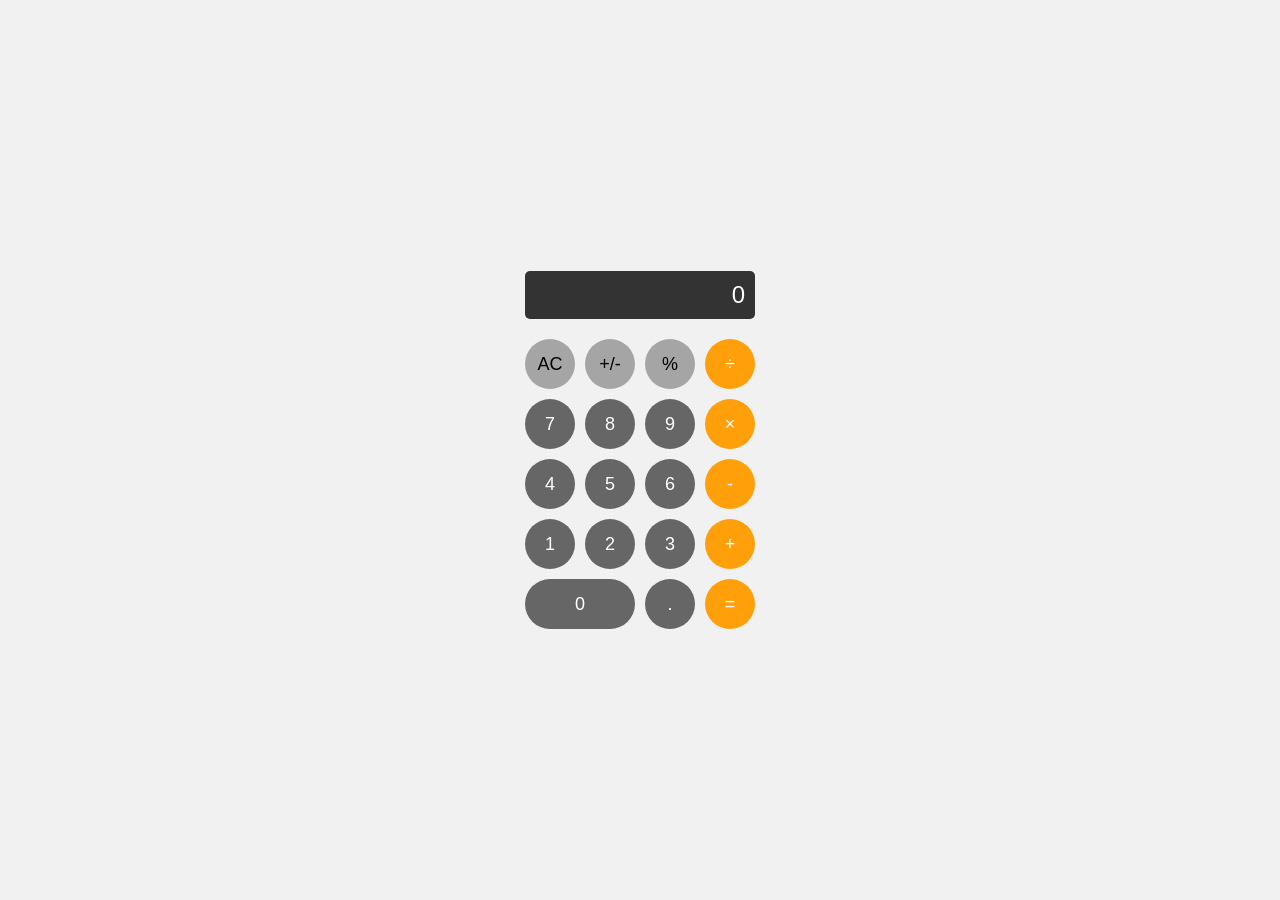
==== calculator.html @ 17e4d4bd "Implement macOS look-alike webpage with window management and standalone app pages. - Created a main" ====
<!DOCTYPE html>
<html lang="en">
<head>
    <meta charset="UTF-8">
    <meta name="viewport" content="width=device-width, initial-scale=1.0">
    <title>Calculator - macOS Mockup</title>
    <link rel="stylesheet" href="style.css">
</head>
<body style="background: #f1f1f1; display: flex; justify-content: center; align-items: center; height: 100vh;">
    <div class="calc-layout" id="standalone-calc">
        <div class="calc-display" id="calc-display">0</div>
        <button class="calc-btn gray">AC</button>
        <button class="calc-btn gray">+/-</button>
        <button class="calc-btn gray">%</button>
        <button class="calc-btn orange">÷</button>
        <button class="calc-btn">7</button>
        <button class="calc-btn">8</button>
        <button class="calc-btn">9</button>
        <button class="calc-btn orange">×</button>
        <button class="calc-btn">4</button>
        <button class="calc-btn">5</button>
        <button class="calc-btn">6</button>
        <button class="calc-btn orange">-</button>
        <button class="calc-btn">1</button>
        <button class="calc-btn">2</button>
        <button class="calc-btn">3</button>
        <button class="calc-btn orange">+</button>
        <button class="calc-btn" style="grid-column: span 2; width: 110px; border-radius: 25px;">0</button>
        <button class="calc-btn">.</button>
        <button class="calc-btn orange">=</button>
    </div>
    <script>
        // Simple standalone logic for demo
        const display = document.getElementById('calc-display');
        const buttons = document.querySelectorAll('.calc-btn');
        let currentInput = '';
        let operator = null;
        let previousInput = '';

        buttons.forEach(btn => {
            btn.addEventListener('click', () => {
                const value = btn.textContent;
                if (!isNaN(value) || value === '.') {
                    currentInput += value;
                    display.textContent = currentInput;
                } else if (value === 'AC') {
                    currentInput = ''; previousInput = ''; operator = null;
                    display.textContent = '0';
                } else if (['+', '-', '×', '÷'].includes(value)) {
                    operator = value; previousInput = currentInput; currentInput = '';
                } else if (value === '=') {
                    if (operator && previousInput && currentInput) {
                        const prev = parseFloat(previousInput);
                        const current = parseFloat(currentInput);
                        let result;
                        switch(operator) {
                            case '+': result = prev + current; break;
                            case '-': result = prev - current; break;
                            case '×': result = prev * current; break;
                            case '÷': result = prev / current; break;
                        }
                        display.textContent = result;
                        currentInput = result.toString();
                        operator = null;
                    }
                }
            });
        });
    </script>
</body>
</html>
---- style.css ----
* {
    margin: 0;
    padding: 0;
    box-sizing: border-box;
}

body, html {
    height: 100%;
    overflow: hidden;
    font-family: -apple-system, BlinkMacSystemFont, "Segoe UI", Roboto, Helvetica, Arial, sans-serif;
}

#desktop {
    width: 100%;
    height: 100%;
    background: url('https://images.unsplash.com/photo-1611931981382-386e78af05ef?auto=format&fit=crop&q=80&w=2000') no-repeat center center fixed;
    background-size: cover;
    position: relative;
    display: flex;
    flex-direction: column;
}

#menu-bar {
    height: 25px;
    background: rgba(255, 255, 255, 0.3);
    backdrop-filter: blur(10px);
    display: flex;
    justify-content: space-between;
    align-items: center;
    padding: 0 15px;
    font-size: 13px;
    color: #fff;
    user-select: none;
    z-index: 1000;
}

.menu-left, .menu-right {
    display: flex;
    align-items: center;
    gap: 15px;
}

.apple-logo {
    font-size: 18px;
    font-weight: bold;
}

.app-name {
    font-weight: bold;
}

.menu-item, .status-item {
    cursor: default;
}

#window-container {
    flex-grow: 1;
    position: relative;
    padding-top: 25px;
}

#dock-container {
    height: 80px;
    display: flex;
    justify-content: center;
    align-items: flex-end;
    padding-bottom: 10px;
    pointer-events: none;
    z-index: 1000;
}

#dock {
    background: rgba(255, 255, 255, 0.2);
    backdrop-filter: blur(15px);
    border: 1px solid rgba(255, 255, 255, 0.2);
    border-radius: 20px;
    display: flex;
    padding: 10px;
    gap: 10px;
    pointer-events: auto;
    transition: all 0.3s ease;
}

.dock-item {
    width: 50px;
    height: 50px;
    background: rgba(255, 255, 255, 0.4);
    border-radius: 12px;
    display: flex;
    justify-content: center;
    align-items: center;
    cursor: pointer;
    transition: transform 0.2s cubic-bezier(0.175, 0.885, 0.32, 1.275);
}

.dock-item:hover {
    transform: scale(1.5) translateY(-15px);
}

.icon-placeholder {
    font-size: 24px;
    color: #333;
}

/* Window Styles */
.window {
    position: absolute;
    min-width: 400px;
    min-height: 300px;
    background: rgba(255, 255, 255, 0.9);
    backdrop-filter: blur(20px);
    border-radius: 12px;
    box-shadow: 0 30px 60px rgba(0,0,0,0.4);
    overflow: hidden;
    display: flex;
    flex-direction: column;
    z-index: 10;
    border: 1px solid rgba(255, 255, 255, 0.3);
}

.window-header {
    height: 38px;
    background: rgba(246, 246, 246, 0.5);
    display: flex;
    align-items: center;
    padding: 0 12px;
    cursor: default;
    user-select: none;
    border-bottom: 1px solid rgba(0, 0, 0, 0.1);
}

.traffic-lights {
    display: flex;
    gap: 8px;
}

.traffic-light {
    width: 12px;
    height: 12px;
    border-radius: 50%;
}

.close { background: #ff5f56; border: 0.5px solid #e0443e; }
.minimize { background: #ffbd2e; border: 0.5px solid #dea123; }
.maximize { background: #27c93f; border: 0.5px solid #1aab29; }

.window-title {
    flex-grow: 1;
    text-align: center;
    font-size: 13px;
    font-weight: 500;
    color: #555;
}

.window-content {
    flex-grow: 1;
    padding: 20px;
    overflow: auto;
}

/* App-Specific Styles */

/* Finder */
.finder-layout {
    display: flex;
    height: 100%;
}
.sidebar {
    width: 150px;
    border-right: 1px solid #ddd;
    padding: 10px;
    font-size: 13px;
    color: #555;
}
.folder-list {
    list-style: none;
}
.folder-item {
    padding: 5px 10px;
    border-radius: 5px;
    cursor: default;
}
.folder-item.active {
    background: #e0e0e0;
}
.file-grid {
    flex-grow: 1;
    padding: 20px;
    display: grid;
    grid-template-columns: repeat(auto-fill, minmax(80px, 1fr));
    gap: 20px;
}
.file-item {
    display: flex;
    flex-direction: column;
    align-items: center;
    gap: 5px;
    font-size: 12px;
}
.file-icon {
    width: 50px;
    height: 50px;
    background: #eee;
    border-radius: 5px;
}

/* Safari */
.safari-layout {
    display: flex;
    flex-direction: column;
    height: 100%;
}
.address-bar {
    padding: 10px;
    background: #f1f1f1;
    display: flex;
    gap: 10px;
}
.address-bar input {
    flex-grow: 1;
    border-radius: 5px;
    border: 1px solid #ccc;
    padding: 2px 10px;
    font-size: 13px;
}
.safari-content {
    flex-grow: 1;
    background: white;
    border-top: 1px solid #ddd;
    display: flex;
    justify-content: center;
    align-items: center;
}

/* Notes */
.notes-layout {
    height: 100%;
}
.notes-layout textarea {
    width: 100%;
    height: 100%;
    border: none;
    resize: none;
    outline: none;
    font-size: 14px;
    line-height: 1.5;
}

/* Calculator */
.calc-layout {
    display: grid;
    grid-template-columns: repeat(4, 1fr);
    gap: 10px;
    max-width: 250px;
    margin: 0 auto;
}
.calc-display {
    grid-column: span 4;
    background: #333;
    color: white;
    text-align: right;
    padding: 10px;
    font-size: 24px;
    border-radius: 5px;
    margin-bottom: 10px;
}
.calc-btn {
    background: #666;
    color: white;
    border: none;
    border-radius: 50%;
    width: 50px;
    height: 50px;
    font-size: 18px;
    cursor: pointer;
}
.calc-btn.orange { background: #ff9f0a; }
.calc-btn.gray { background: #a5a5a5; color: black; }

/* Settings */
.settings-layout {
    font-size: 14px;
}
.settings-row {
    display: flex;
    justify-content: space-between;
    padding: 10px 0;
    border-bottom: 1px solid #eee;
}
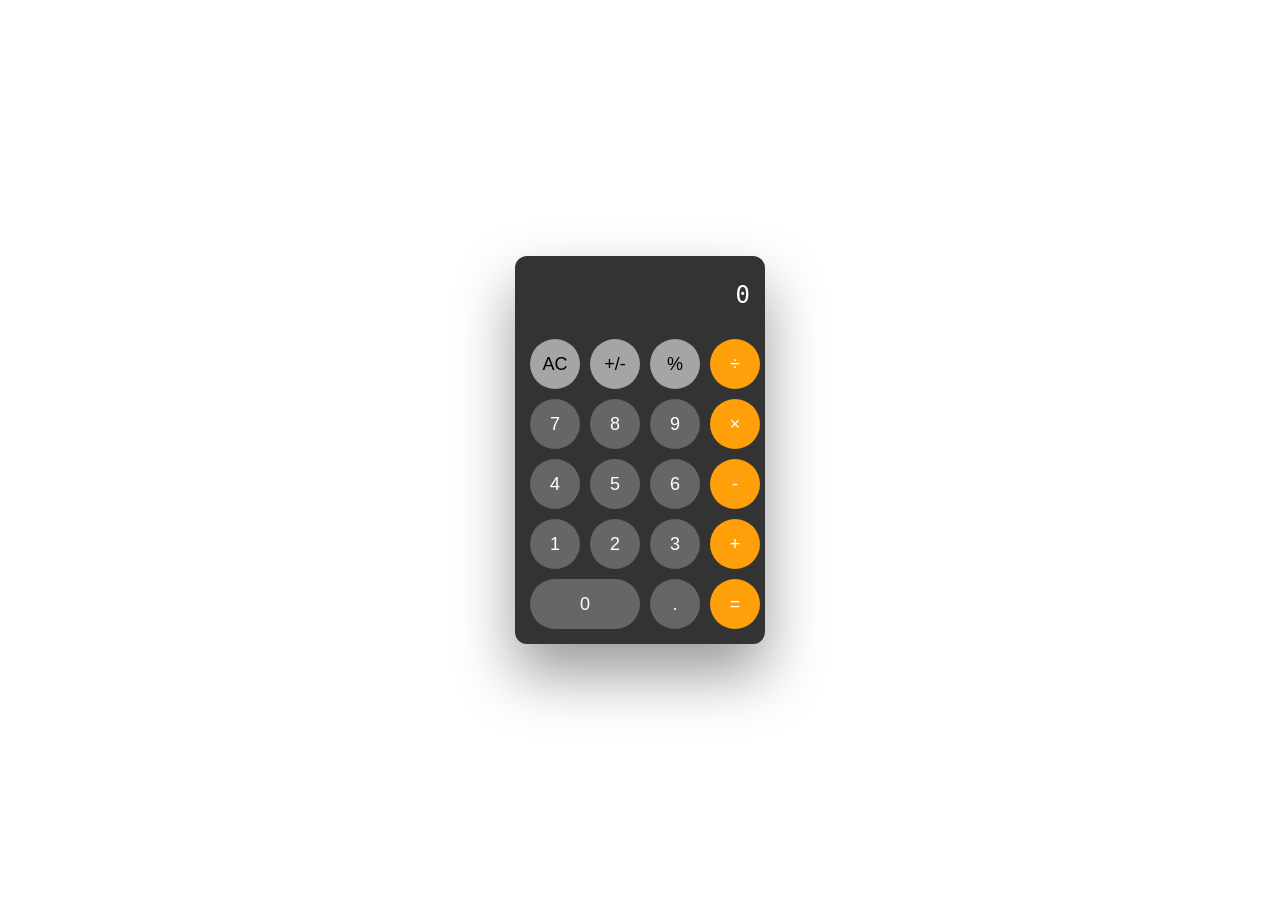
==== commit 8f2e715b: "feat: implement interactive macOS-inspired web experience - Created a high-fidelity macOS clone with" ====
--- a/calculator.html
+++ b/calculator.html
@@ -5,8 +5,12 @@
     <meta name="viewport" content="width=device-width, initial-scale=1.0">
     <title>Calculator - macOS Mockup</title>
     <link rel="stylesheet" href="style.css">
+    <style>
+        body { background: var(--bg-color); color: var(--text-color); display: flex; justify-content: center; align-items: center; height: 100vh; margin: 0; }
+        .calc-layout { background: #333; padding: 15px; border-radius: 12px; box-shadow: var(--window-shadow); }
+    </style>
 </head>
-<body style="background: #f1f1f1; display: flex; justify-content: center; align-items: center; height: 100vh;">
+<body>
     <div class="calc-layout" id="standalone-calc">
         <div class="calc-display" id="calc-display">0</div>
         <button class="calc-btn gray">AC</button>
@@ -30,7 +34,6 @@
         <button class="calc-btn orange">=</button>
     </div>
     <script>
-        // Simple standalone logic for demo
         const display = document.getElementById('calc-display');
         const buttons = document.querySelectorAll('.calc-btn');
         let currentInput = '';
--- a/style.css
+++ b/style.css
@@ -1,3 +1,29 @@
+:root {
+    --bg-color: rgba(255, 255, 255, 0.9);
+    --header-bg: rgba(246, 246, 246, 0.5);
+    --text-color: #333;
+    --window-shadow: 0 30px 60px rgba(0,0,0,0.4);
+    --border-color: rgba(0, 0, 0, 0.1);
+    --menu-bg: rgba(255, 255, 255, 0.3);
+    --dock-bg: rgba(255, 255, 255, 0.25);
+    --input-bg: white;
+    --sidebar-bg: #f1f1f1;
+    --sidebar-border: #ddd;
+}
+
+body.dark-mode {
+    --bg-color: rgba(30, 30, 30, 0.85);
+    --header-bg: rgba(45, 45, 45, 0.5);
+    --text-color: #ddd;
+    --window-shadow: 0 30px 60px rgba(0,0,0,0.6);
+    --border-color: rgba(255, 255, 255, 0.1);
+    --menu-bg: rgba(0, 0, 0, 0.3);
+    --dock-bg: rgba(0, 0, 0, 0.25);
+    --input-bg: #333;
+    --sidebar-bg: #2d2d2d;
+    --sidebar-border: #444;
+}
+
 * {
     margin: 0;
     padding: 0;
@@ -8,12 +34,97 @@
     height: 100%;
     overflow: hidden;
     font-family: -apple-system, BlinkMacSystemFont, "Segoe UI", Roboto, Helvetica, Arial, sans-serif;
+    color: var(--text-color);
+}
+
+#login-screen {
+    width: 100%;
+    height: 100%;
+    background: linear-gradient(rgba(0,0,0,0.3), rgba(0,0,0,0.3)), linear-gradient(45deg, #1e3c72 0%, #2a5298 100%), url('https://images.unsplash.com/photo-1611931981382-386e78af05ef?auto=format&fit=crop&q=80&w=2000') no-repeat center center fixed;
+    background-size: cover;
+    display: flex;
+    justify-content: center;
+    align-items: center;
+    position: fixed;
+    top: 0;
+    left: 0;
+    z-index: 2000;
+    transition: opacity 0.5s ease;
+}
+
+.login-content {
+    text-align: center;
+    color: white;
+}
+
+.user-avatar {
+    width: 100px;
+    height: 100px;
+    background: rgba(255,255,255,0.2);
+    border-radius: 50%;
+    margin: 0 auto 20px;
+    display: flex;
+    justify-content: center;
+    align-items: center;
+    font-size: 50px;
+    backdrop-filter: blur(10px);
+}
+
+.user-name {
+    font-size: 24px;
+    font-weight: 500;
+    margin-bottom: 20px;
+}
+
+.password-field {
+    background: rgba(255,255,255,0.2);
+    border-radius: 20px;
+    padding: 5px 15px;
+    display: flex;
+    align-items: center;
+    backdrop-filter: blur(10px);
+    width: 250px;
+    margin: 0 auto;
+}
+
+.password-field input {
+    background: transparent;
+    border: none;
+    color: white;
+    padding: 5px;
+    flex-grow: 1;
+    outline: none;
+}
+
+.password-field input::placeholder {
+    color: rgba(255,255,255,0.6);
+}
+
+.password-field button {
+    background: rgba(255,255,255,0.3);
+    border: none;
+    border-radius: 50%;
+    width: 25px;
+    height: 25px;
+    color: white;
+    cursor: pointer;
+}
+
+.login-footer {
+    position: absolute;
+    bottom: 50px;
+    left: 0;
+    right: 0;
+    display: flex;
+    justify-content: center;
+    gap: 40px;
+    font-size: 14px;
 }
 
 #desktop {
     width: 100%;
     height: 100%;
-    background: url('https://images.unsplash.com/photo-1611931981382-386e78af05ef?auto=format&fit=crop&q=80&w=2000') no-repeat center center fixed;
+    background: linear-gradient(45deg, #1e3c72 0%, #2a5298 100%), url('https://images.unsplash.com/photo-1611931981382-386e78af05ef?auto=format&fit=crop&q=80&w=2000') no-repeat center center fixed;
     background-size: cover;
     position: relative;
     display: flex;
@@ -22,7 +133,7 @@
 
 #menu-bar {
     height: 25px;
-    background: rgba(255, 255, 255, 0.3);
+    background: var(--menu-bg);
     backdrop-filter: blur(10px);
     display: flex;
     justify-content: space-between;
@@ -59,6 +170,32 @@
     padding-top: 25px;
 }
 
+#desktop-icons {
+    position: absolute;
+    top: 20px;
+    right: 20px;
+    display: flex;
+    flex-direction: column;
+    gap: 20px;
+    align-items: center;
+}
+
+.desktop-icon {
+    display: flex;
+    flex-direction: column;
+    align-items: center;
+    color: white;
+    text-shadow: 0 1px 2px rgba(0,0,0,0.8);
+    font-size: 12px;
+    cursor: pointer;
+    width: 80px;
+}
+
+.icon-box {
+    font-size: 40px;
+    margin-bottom: 5px;
+}
+
 #dock-container {
     height: 80px;
     display: flex;
@@ -70,15 +207,16 @@
 }
 
 #dock {
-    background: rgba(255, 255, 255, 0.2);
-    backdrop-filter: blur(15px);
-    border: 1px solid rgba(255, 255, 255, 0.2);
-    border-radius: 20px;
-    display: flex;
-    padding: 10px;
-    gap: 10px;
+    background: var(--dock-bg);
+    backdrop-filter: blur(25px);
+    border: 1px solid rgba(255, 255, 255, 0.3);
+    border-radius: 24px;
+    display: flex;
+    padding: 8px;
+    gap: 12px;
     pointer-events: auto;
-    transition: all 0.3s ease;
+    transition: all 0.3s cubic-bezier(0.25, 1, 0.5, 1);
+    box-shadow: 0 10px 30px rgba(0,0,0,0.2);
 }
 
 .dock-item {
@@ -91,15 +229,128 @@
     align-items: center;
     cursor: pointer;
     transition: transform 0.2s cubic-bezier(0.175, 0.885, 0.32, 1.275);
+    position: relative;
 }
 
 .dock-item:hover {
     transform: scale(1.5) translateY(-15px);
+}
+
+.dock-item.running::after {
+    content: '';
+    position: absolute;
+    bottom: -6px;
+    left: 50%;
+    transform: translateX(-50%);
+    width: 4px;
+    height: 4px;
+    background: white;
+    border-radius: 50%;
 }
 
 .icon-placeholder {
     font-size: 24px;
     color: #333;
+}
+
+.dock-divider {
+    width: 1px;
+    height: 40px;
+    background: rgba(255,255,255,0.2);
+    align-self: center;
+}
+
+/* Spotlight Search */
+#spotlight-overlay {
+    position: fixed;
+    top: 20%;
+    left: 50%;
+    transform: translateX(-50%);
+    width: 600px;
+    background: var(--bg-color);
+    backdrop-filter: blur(20px);
+    border-radius: 12px;
+    box-shadow: var(--window-shadow);
+    z-index: 2500;
+    overflow: hidden;
+    color: var(--text-color);
+}
+.spotlight-search {
+    display: flex;
+    align-items: center;
+    padding: 15px 20px;
+    border-bottom: 1px solid var(--border-color);
+}
+.spotlight-icon {
+    font-size: 24px;
+    margin-right: 15px;
+    color: #888;
+}
+#spotlight-input {
+    width: 100%;
+    background: transparent;
+    border: none;
+    font-size: 20px;
+    outline: none;
+    color: var(--text-color);
+}
+#spotlight-results {
+    max-height: 400px;
+    overflow-y: auto;
+}
+.spotlight-result-item {
+    padding: 10px 20px;
+    display: flex;
+    align-items: center;
+    gap: 15px;
+    cursor: pointer;
+}
+.spotlight-result-item:hover {
+    background: #007aff;
+    color: white;
+}
+
+/* Launchpad Styles */
+#launchpad {
+    position: fixed;
+    top: 0;
+    left: 0;
+    width: 100%;
+    height: 100%;
+    background: rgba(0,0,0,0.2);
+    backdrop-filter: blur(30px);
+    z-index: 1500;
+    display: flex;
+    justify-content: center;
+    align-items: center;
+    transition: opacity 0.3s ease;
+}
+
+.launchpad-grid {
+    display: grid;
+    grid-template-columns: repeat(auto-fill, minmax(120px, 1fr));
+    gap: 40px;
+    width: 80%;
+    max-width: 1000px;
+    justify-items: center;
+}
+
+.launchpad-item {
+    display: flex;
+    flex-direction: column;
+    align-items: center;
+    color: white;
+    cursor: pointer;
+    transition: transform 0.2s ease;
+}
+
+.launchpad-item:hover {
+    transform: scale(1.1);
+}
+
+.launchpad-icon {
+    font-size: 60px;
+    margin-bottom: 10px;
 }
 
 /* Window Styles */
@@ -107,26 +358,27 @@
     position: absolute;
     min-width: 400px;
     min-height: 300px;
-    background: rgba(255, 255, 255, 0.9);
+    background: var(--bg-color);
     backdrop-filter: blur(20px);
     border-radius: 12px;
-    box-shadow: 0 30px 60px rgba(0,0,0,0.4);
+    box-shadow: var(--window-shadow);
     overflow: hidden;
     display: flex;
     flex-direction: column;
     z-index: 10;
     border: 1px solid rgba(255, 255, 255, 0.3);
+    color: var(--text-color);
 }
 
 .window-header {
     height: 38px;
-    background: rgba(246, 246, 246, 0.5);
+    background: var(--header-bg);
     display: flex;
     align-items: center;
     padding: 0 12px;
     cursor: default;
     user-select: none;
-    border-bottom: 1px solid rgba(0, 0, 0, 0.1);
+    border-bottom: 1px solid var(--border-color);
 }
 
 .traffic-lights {
@@ -149,7 +401,8 @@
     text-align: center;
     font-size: 13px;
     font-weight: 500;
-    color: #555;
+    color: var(--text-color);
+    opacity: 0.8;
 }
 
 .window-content {
@@ -167,10 +420,11 @@
 }
 .sidebar {
     width: 150px;
-    border-right: 1px solid #ddd;
+    border-right: 1px solid var(--sidebar-border);
     padding: 10px;
     font-size: 13px;
-    color: #555;
+    color: var(--text-color);
+    background: var(--sidebar-bg);
 }
 .folder-list {
     list-style: none;
@@ -181,7 +435,7 @@
     cursor: default;
 }
 .folder-item.active {
-    background: #e0e0e0;
+    background: rgba(0, 122, 255, 0.2);
 }
 .file-grid {
     flex-grow: 1;
@@ -200,7 +454,7 @@
 .file-icon {
     width: 50px;
     height: 50px;
-    background: #eee;
+    background: var(--sidebar-bg);
     border-radius: 5px;
 }
 
@@ -212,21 +466,23 @@
 }
 .address-bar {
     padding: 10px;
-    background: #f1f1f1;
+    background: var(--sidebar-bg);
     display: flex;
     gap: 10px;
 }
 .address-bar input {
     flex-grow: 1;
     border-radius: 5px;
-    border: 1px solid #ccc;
+    border: 1px solid var(--sidebar-border);
     padding: 2px 10px;
     font-size: 13px;
+    background: var(--input-bg);
+    color: var(--text-color);
 }
 .safari-content {
     flex-grow: 1;
-    background: white;
-    border-top: 1px solid #ddd;
+    background: var(--input-bg);
+    border-top: 1px solid var(--sidebar-border);
     display: flex;
     justify-content: center;
     align-items: center;
@@ -244,6 +500,8 @@
     outline: none;
     font-size: 14px;
     line-height: 1.5;
+    background: transparent;
+    color: var(--text-color);
 }
 
 /* Calculator */
@@ -263,6 +521,7 @@
     font-size: 24px;
     border-radius: 5px;
     margin-bottom: 10px;
+    font-family: monospace;
 }
 .calc-btn {
     background: #666;
@@ -287,3 +546,113 @@
     padding: 10px 0;
     border-bottom: 1px solid #eee;
 }
+
+/* Terminal */
+.terminal-layout {
+    background: #000;
+    color: #00ff00;
+    font-family: 'Courier New', Courier, monospace;
+    height: 100%;
+    padding: 10px;
+    display: flex;
+    flex-direction: column;
+}
+.terminal-output {
+    flex-grow: 1;
+    overflow-y: auto;
+    white-space: pre-wrap;
+    margin-bottom: 10px;
+}
+.terminal-input-line {
+    display: flex;
+    gap: 10px;
+}
+.terminal-prompt {
+    color: #00ff00;
+    white-space: nowrap;
+}
+.terminal-input {
+    background: transparent;
+    border: none;
+    color: #fff;
+    font-family: inherit;
+    font-size: inherit;
+    width: 100%;
+    outline: none;
+}
+
+/* App Store */
+.appstore-layout {
+    display: flex;
+    height: 100%;
+    background: var(--input-bg);
+}
+.appstore-sidebar {
+    width: 180px;
+    background: var(--sidebar-bg);
+    border-right: 1px solid var(--sidebar-border);
+    padding: 20px 10px;
+}
+.appstore-search input {
+    width: 100%;
+    border-radius: 5px;
+    border: 1px solid var(--sidebar-border);
+    padding: 2px 8px;
+    font-size: 12px;
+    margin-bottom: 20px;
+    background: var(--input-bg);
+    color: var(--text-color);
+}
+.appstore-nav-item {
+    padding: 6px 10px;
+    border-radius: 5px;
+    font-size: 13px;
+    color: var(--text-color);
+    cursor: pointer;
+}
+.appstore-nav-item.active {
+    background: #007aff;
+    color: white;
+}
+.appstore-content {
+    flex-grow: 1;
+    padding: 30px;
+    overflow-y: auto;
+}
+.app-grid {
+    display: grid;
+    grid-template-columns: repeat(auto-fill, minmax(200px, 1fr));
+    gap: 20px;
+    margin-top: 20px;
+}
+.app-card {
+    display: flex;
+    align-items: center;
+    gap: 12px;
+    padding: 15px;
+    border: 1px solid #eee;
+    border-radius: 10px;
+}
+.app-card-icon {
+    font-size: 30px;
+}
+.app-card-info h3 {
+    font-size: 14px;
+    margin: 0;
+}
+.app-card-info p {
+    font-size: 12px;
+    color: #888;
+    margin: 0;
+}
+.app-get-btn {
+    margin-left: auto;
+    background: #f1f1f1;
+    color: #007aff;
+    border: none;
+    border-radius: 15px;
+    padding: 4px 12px;
+    font-size: 12px;
+    font-weight: bold;
+    cursor: pointer;
+}
